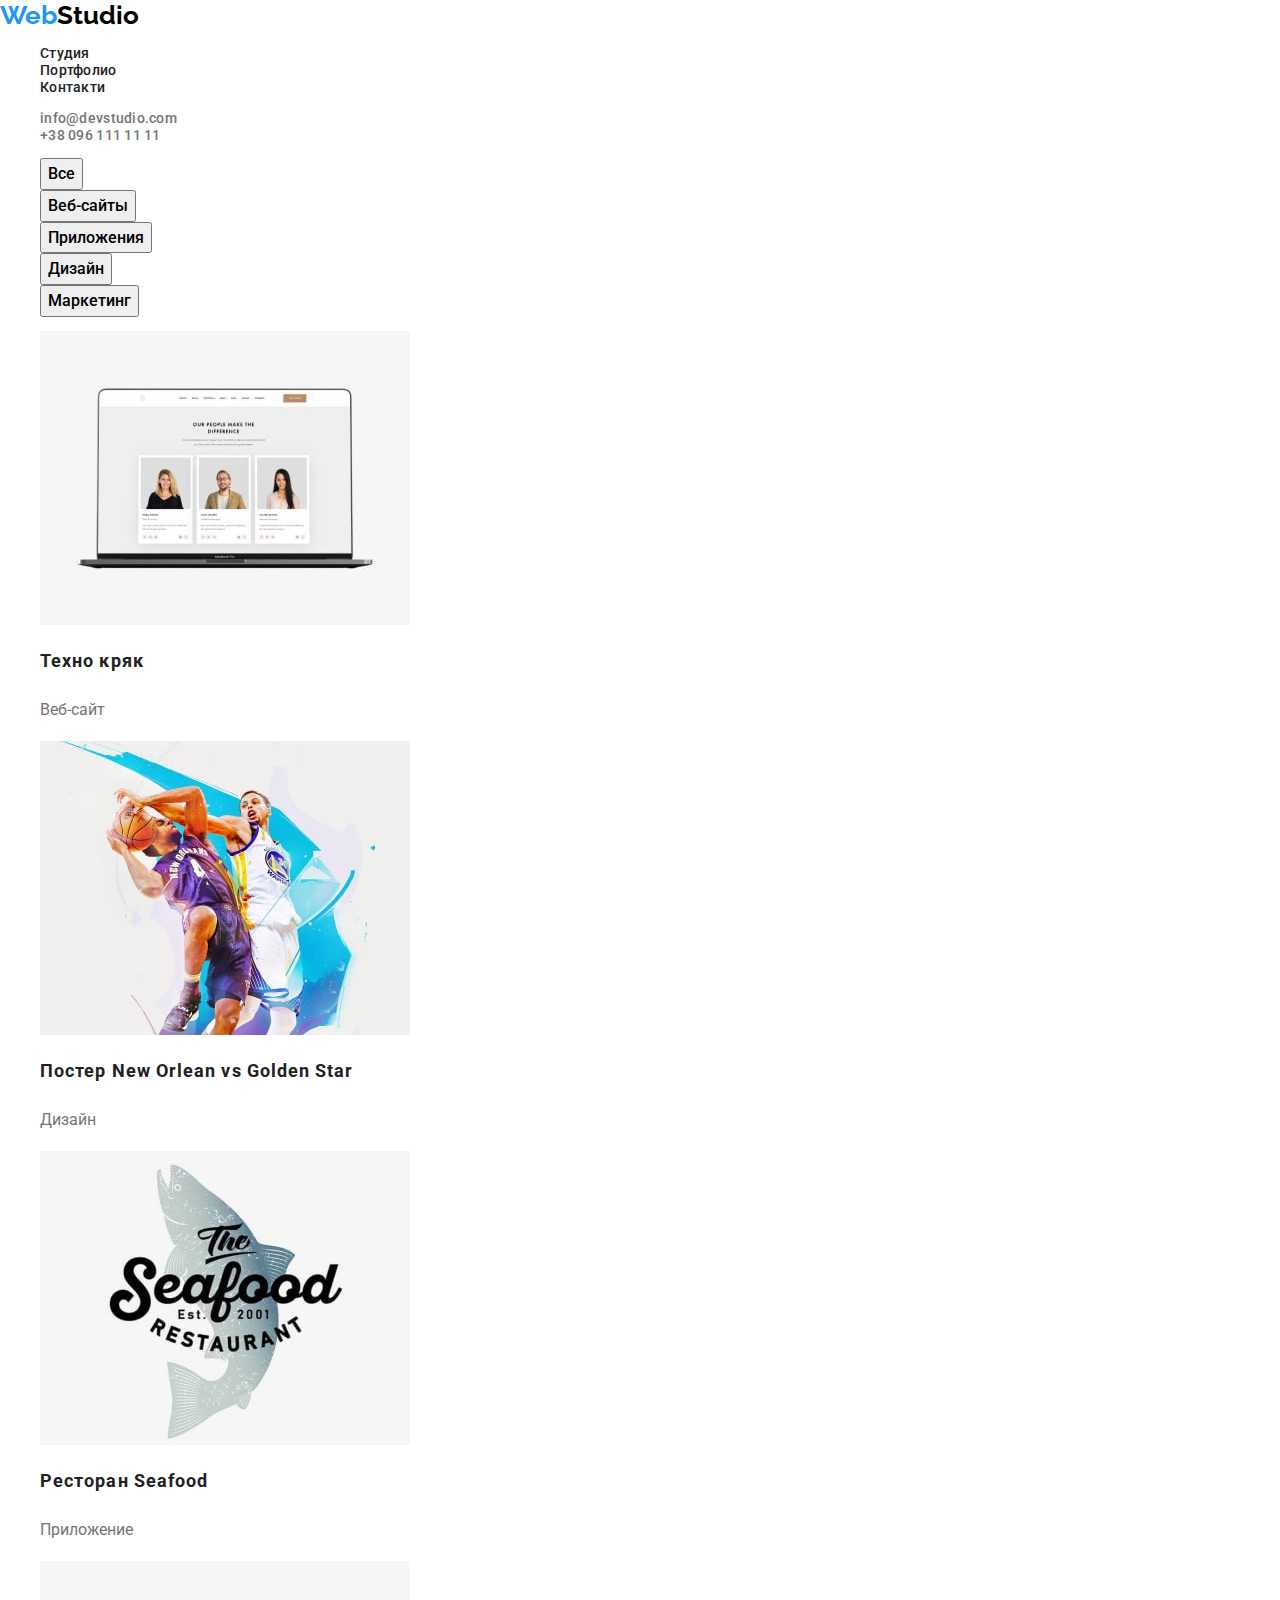
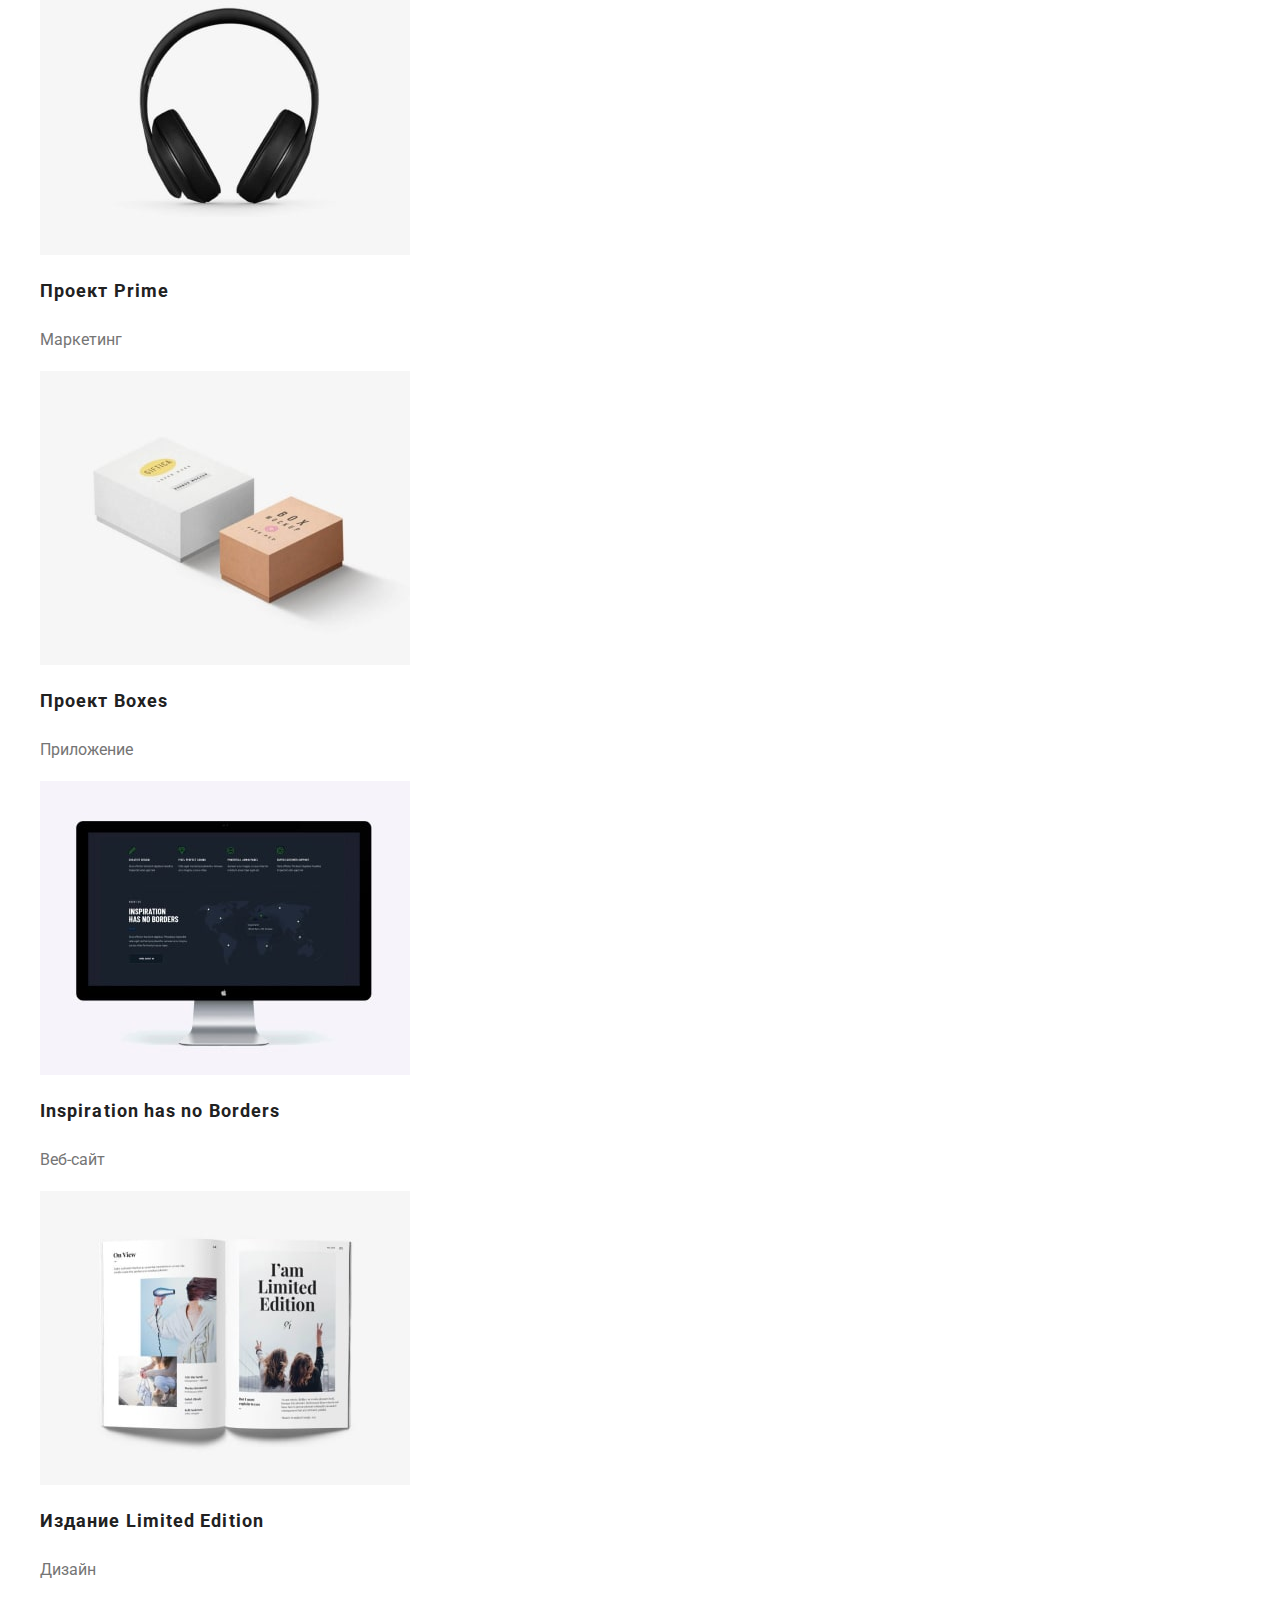
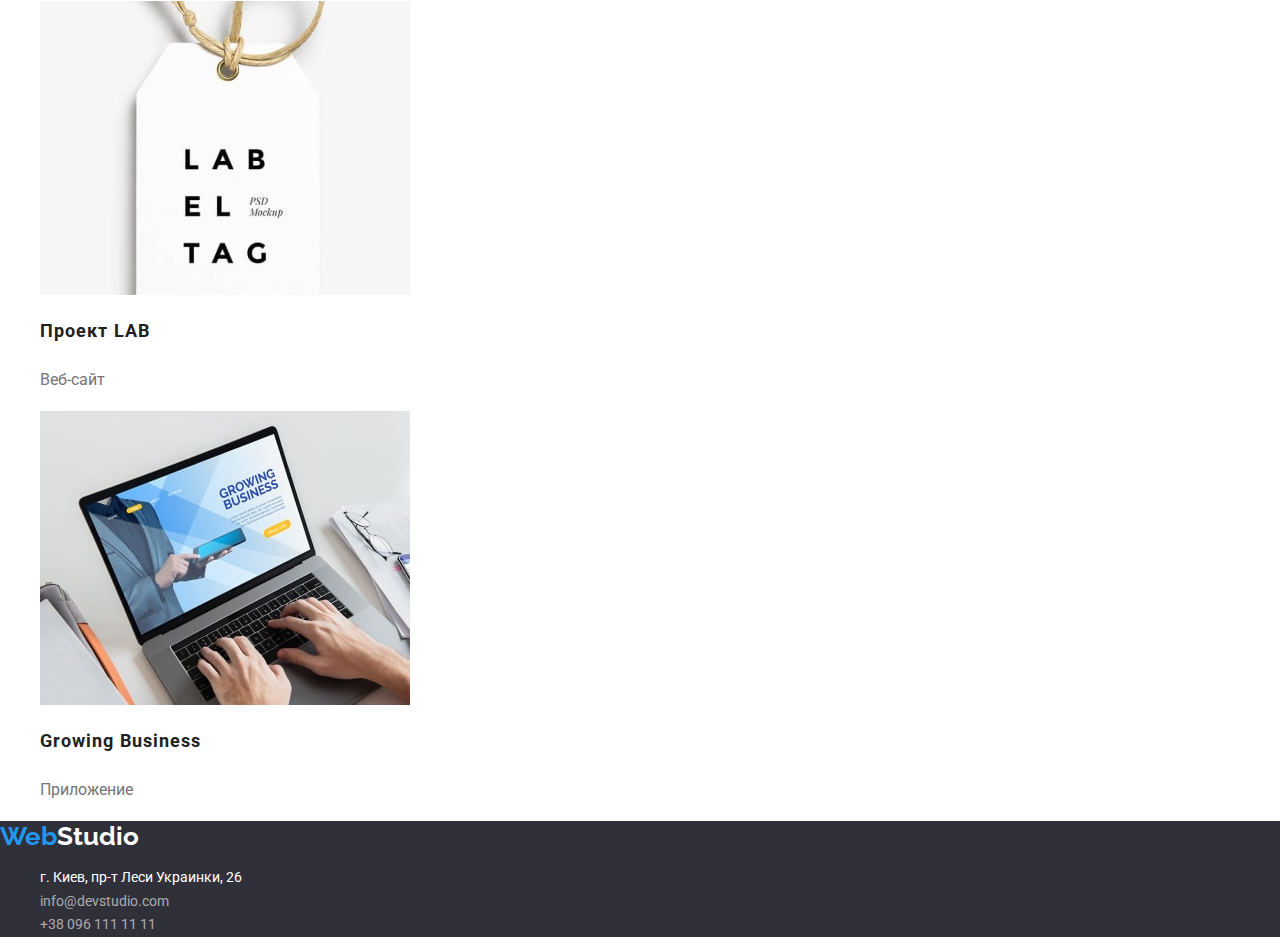
==== portfolio.html @ 862cf03f "копіює 2 домашку" ====
<!DOCTYPE html>
<html lang="en">
<head>
    <link rel="stylesheet" href="https://cdnjs.cloudflare.com/ajax/libs/modern-normalize/1.1.0/modern-normalize.css"
        integrity="sha512-Y0MM+V6ymRKN2zStTqzQ227DWhhp4Mzdo6gnlRnuaNCbc+YN/ZH0sBCLTM4M0oSy9c9VKiCvd4Jk44aCLrNS5Q=="
        crossorigin="anonymous" referrerpolicy="no-referrer" />
    <link rel="stylesheet" href="https://cdnjs.cloudflare.com/ajax/libs/modern-normalize/1.1.0/modern-normalize.min.css"
        integrity="sha512-wpPYUAdjBVSE4KJnH1VR1HeZfpl1ub8YT/NKx4PuQ5NmX2tKuGu6U/JRp5y+Y8XG2tV+wKQpNHVUX03MfMFn9Q=="
        crossorigin="anonymous" referrerpolicy="no-referrer" />
    <meta charset="UTF-8">
    <meta http-equiv="X-UA-Compatible" content="IE=edge">
    <meta name="viewport" content="width=Р, initial-scale=1.0">
    <title>Document</title>
    <link rel="preconnect" href="https://fonts.googleapis.com">
    <link rel="preconnect" href="https://fonts.gstatic.com" crossorigin>
    <link href="https://fonts.googleapis.com/css2?family=Raleway:wght@700&family=Roboto:wght@400;500;700;900&display=swap"
        rel="stylesheet">
    <link rel="stylesheet" href="./css/styles.css">
</head>
<body>
    <header class="heder">
        <nav class="nav">
            <a href="/" class="logo">Web<span class="logo-black">Studio</span> </a>
            <ul class="site-nav">
                <li><a href="./index.html" class="heder-link">Студия</a></li>
                <li><a href="./portfolio.html" class="heder-link">Портфолио</a></li>
                <li><a href="" class="heder-link">Контакти</a></li>
            </ul>
        </nav>
        <ul class="link-nav">
            <li>
                <a href="mailto:info@devstudio.com" class="contact-nav">info@devstudio.com</a>
            </li>
            <li>
                <a href="tel:+380961111111" class="contact-nav">+38 096 111 11 11</a>
            </li>
        </ul>
    </header>
    <main>
        <section class="filter">
            <h1 hidden>Наші роботи</h1>
            <ul class="filter-list">
                <li class="filter-iten"><button type="button" class="filter-button">Все</button></li>
                <li class="filter-iten"><button type="button" class="filter-button">Веб-сайты</button></li>
                <li class="filter-iten"><button type="button" class="filter-button">Приложения</button></li>
                <li class="filter-iten"><button type="button" class="filter-button">Дизайн</button></li>
                <li class="filter-iten"><button type="button" class="filter-button">Маркетинг</button></li>
            </ul>
           <!--список робіт-->
            <ul class="works">
               <li class="works-iten">
                   <a href="" class="works-link">
                     <img src="./images/web.jpg" alt="изображение сайта" width="370" height="294">
                     <h2 class="works-title">Техно кряк</h2>
                     <p class="works-text">Веб-сайт</p>
                    </a>
              </li>
            <li class="works-iten">
                <a href="" class="works-link">
                    <img src="./images/dyzajn.jpg" alt="баскетболисты в игре" width="370" height="294">
                    <h2 class="works-title">Постер New Orlean vs Golden Star</h2>
                    <p class="works-text">Дизайн</p>
                </a>
            </li>
            <li class="works-iten">
                <a href="" class="works-link">
                    <img src="./images/prilogenie.jpg" alt="логотип риба" width="370" height="294">
                    <h2 class="works-title">Ресторан Seafood</h2>
                    <p class="works-text">Приложение</p>
                </a>
            </li>
            <li class="works-iten">
                <a href="" class="works-link">
                    <img src="./images/marketing.jpg" alt="изображение наушников" width="370" height="294">
                    <h2 class="works-title">Проект Prime</h2>
                    <p class="works-text">Маркетинг</p>
                </a>
            </li>
            <li class="works-iten">
                <a href="" class="works-link">
                    <img src="./images/prilogenie2.jpg" alt="бумажные коробки" width="370" height="294">
                    <h2 class="works-title">Проект Boxes</h2>
                    <p class="works-text">Приложение</p>
                </a>
            </li>
            <li class="works-iten">
                <a href="" class="works-link">
                    <img src="./images/web2.jpg" alt="изображение монитора" width="370" height="294">
                    <h2 class="works-title">Inspiration has no Borders</h2>
                    <p class="works-text">Веб-сайт</p>
                </a>
            </li>
            <li class="works-iten">
                <a href="" class="works-link">
                    <img src="./images/dyzajn2.jpg" alt="изображение книги" width="370" height="294">
                    <h2 class="works-title">Издание Limited Edition</h2>
                    <p class="works-text">Дизайн</p>
                </a>
            </li>
            <li class="works-iten">
                <a href="" class="works-link">
                    <img src="./images/marketing2.jpg" alt="изображение бирки" width="370" height="294">
                    <h2 class="works-title">Проект LAB</h2>
                    <p class="works-text">Веб-сайт</p>
                </a>
            </li>
            <li class="works-iten">
                <a href="" class="works-link">
                    <img src="./images/prilogenie3.jpg" alt="изображение работи за ноутбуком" width="370" height="294">
                    <h2 class="works-title">Growing Business</h2>
                    <p class="works-text">Приложение</p>
                </a>
            </li>
               
           </ul>
        </section>
    </main>

<footer class="footer">
    <a href="/" class="logo-footer">Web<span class="logo-white">Studio</span> </a>

    <address class="address">
        <ul class="address-list">
            <li class="address-iten">
                <a href="https://goo.gl/maps/LvMUQMzCN4ZPqbAE7" target="_blank" rel="noopener noreferrer"
                    class="address-real">г. Киев, пр-т Леси Украинки,
                    26</a>
            </li>

            <li class="address-iten">
                <a href="mailto:info@devstudio.com" class="footer-link">info@devstudio.com</a>
            </li>
            <li class="address-iten">
                <a href="tel:+380961111111" class="footer-link">+38 096 111 11 11</a>
            </li>
        </ul>
    </address>
</footer>
    
</body>
</html>
---- css/styles.css ----
:root {
  --color-text: #757575;
  --color-title-text: #212121;
  --color-footer-hero: #2f303a;
  --color-main-background: #ffffff;
  --color-secondary-background: #f5f4fa;
  --color-link-hover: #2196f3;
  --color-logo-footer: #ffffff;
  --color-logo-header: #000000;
  --color-real-address: #ffffff;
  --color-link-address: rgba(255, 255, 255, 0.6);
  --color-title-hero: #ffffff;
}
/* колір героя і підвалу #2F303A; */
/* сірий  параграф  #757575; */
/* синій лого і навігація  #2196F3; */
/* телефон і мило в футорі  rgba(255, 255, 255, 0.6); */
/* фон хедера і основний фон background: #FFFFFF; */
/* другорядний фон карточок background: #F5F4FA; */
/* колір заголовків тексу #212121 */

/* ul {
  list-style: none;
}
a {
  text-decoration: none;
} */
.logo,
.heder-link,
.site-nav,
.link-nav,
.contact-nav,
.benefits-list,
.work-list,
.team-list,
.logo-footer,
.address-list,
.footer-link,
.address-real,
.filter-list,
.works,
.works-link {
  text-decoration: none;
  list-style: none;
}
body {
  font-family: Roboto, sans-serif;
  background: var(--color-main-background);
  color: var(--color-title-text);
  letter-spacing: 0.03e;
  font-size: 14px;
}
/* Логотип */
.logo {
  font-family: Raleway;
  font-weight: 700;
  font-size: 26px;
  line-height: 1.19;
  color: var(--color-link-hover);
}
.logo-black {
  color: var(--color-logo-header);
}
/* Навігація */
.heder-link {
  font-weight: 500;
  line-height: 1.14;
  letter-spacing: 0.02em;
  color: var(--color-title-text);
}
.heder-link:hover,
.heder-link:focus {
  color: var(--color-link-hover);
}

/* Мило і тел. в шапці */

.contact-nav {
  font-weight: 500;
  line-height: 1.14;
  letter-spacing: 0.02em;
  color: var(--color-text);
}
.contact-nav:hover,
.contact-nav:focus {
  color: var(--color-link-hover);
}

/* Герой */
.hero {
  background-color: var(--color-footer-hero);
}
.hero-title {
  font-weight: 900;
  font-size: 44px;
  line-height: 1.36;
  letter-spacing: 0.06em;
  text-transform: uppercase;
  color: var(--color-logo-footer);
  text-shadow: 0px 4px 4px rgba(0, 0, 0, 0.25);
}
.hero-button {
  font-weight: 700;
  font-size: 16px;
  line-height: 1.87;
  background: var(--color-link-hover);
  color: var(--color-main-background);
}
/* Переваги */
.benefits-name {
  text-transform: uppercase;
  font-weight: 700;
  line-height: 1.14;
}
.benefits-text {
  font-weight: 400;
  line-height: 1.71;
  color: var(--color-text);
}
/* Чим ми займаэмося */
.work-title {
  font-weight: 700;
  font-size: 36px;
  line-height: 1.17;
}
/* Наша команда */
.team {
  background: var(--color-secondary-background);
}
.team-title {
  font-weight: 700;
  font-size: 36px;
  line-height: 1.17;
}
.team-name {
  font-weight: 500;
  font-size: 16px;
  line-height: 1.19;
}
.team-text {
  font-weight: 400;
  font-size: 16px;
  line-height: 1.19;
  color: var(--color-text);
}

/* Підвал */

.footer {
  background-color: var(--color-footer-hero);
}
.address-real {
  font-style: normal;
  font-weight: 400;
  line-height: 1.71;
  color: var(--color-real-address);
}
.footer-link {
  font-style: normal;
  font-weight: 400;
  line-height: 1.71;
  color: var(--color-link-address);
}
.logo-footer {
  font-family: Raleway;
  font-style: normal;
  font-weight: 700;
  font-size: 26px;
  line-height: 1.19;
  color: var(--color-link-hover);
}
.logo-white {
  color: var(--color-logo-footer);
}

/* ----------------ПОРТФОЛІО-------------------- */

/* фільтр */
.filter-button {
  font-weight: 500;
  font-size: 16px;
  line-height: 1.62;
}
.filter-button:hover,
.filter-button:focus {
  color: var(--color-main-background);
  background-color: var(--color-link-hover);
}
/* карточки */
.works-title {
  font-weight: 700;
  font-size: 18px;
  line-height: 2;
  letter-spacing: 0.06em;
  color: var(--color-title-text);
}
.works-text {
  font-weight: 400;
  font-size: 16px;
  line-height: 1.87;
  color: var(--color-text);
}
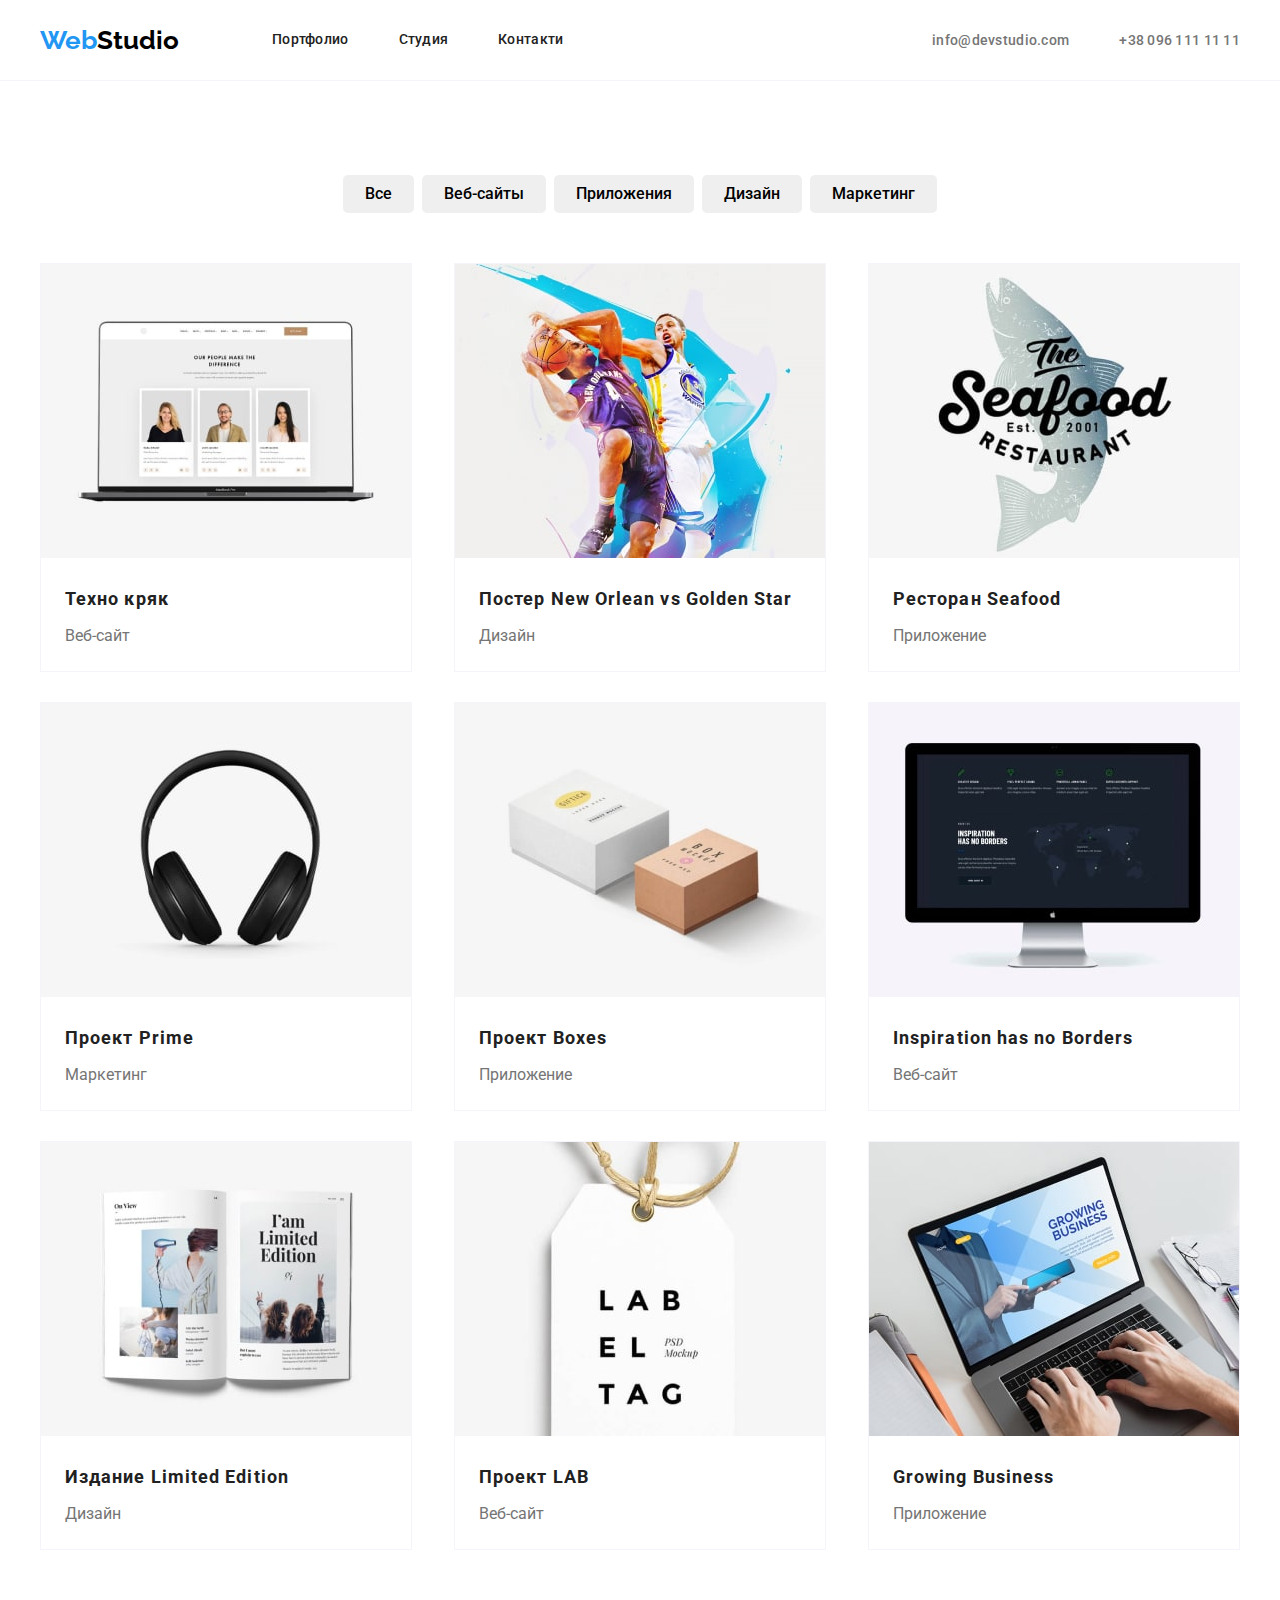
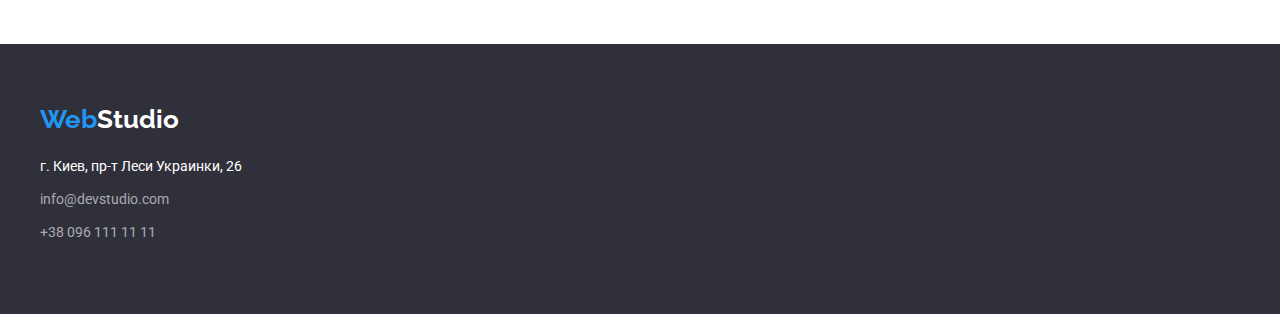
==== commit d5756d1b: "Домашку 3" ====
--- a/portfolio.html
+++ b/portfolio.html
@@ -19,27 +19,29 @@
 </head>
 <body>
     <header class="heder">
-        <nav class="nav">
-            <a href="/" class="logo">Web<span class="logo-black">Studio</span> </a>
-            <ul class="site-nav">
-                <li><a href="./index.html" class="heder-link">Студия</a></li>
-                <li><a href="./portfolio.html" class="heder-link">Портфолио</a></li>
-                <li><a href="" class="heder-link">Контакти</a></li>
+        <div class="heder-blok container">
+            <nav class="nav">
+                <a href="./index.html" class="logo">Web<span class="logo-black">Studio</span></a>
+                <ul class="site-nav">
+                    <li><a href="./portfolio.html" class="heder-link">Портфолио</a></li>
+                    <li><a href="./index.html" class="heder-link">Студия</a></li>
+                    <li><a href="" class="heder-link">Контакти</a></li>
+                </ul>
+            </nav>
+            <ul class="link-nav">
+                <li class="iten-nav-contact">
+                    <a href="mailto:info@devstudio.com" class="contact-nav">info@devstudio.com</a>
+                </li>
+                <li class="iten-nav-contact">
+                    <a href="tel:+380961111111" class="contact-nav">+38 096 111 11 11</a>
+                </li>
             </ul>
-        </nav>
-        <ul class="link-nav">
-            <li>
-                <a href="mailto:info@devstudio.com" class="contact-nav">info@devstudio.com</a>
-            </li>
-            <li>
-                <a href="tel:+380961111111" class="contact-nav">+38 096 111 11 11</a>
-            </li>
-        </ul>
+        </div>
     </header>
     <main>
         <section class="filter">
             <h1 hidden>Наші роботи</h1>
-            <ul class="filter-list">
+            <ul class="filter-list container">
                 <li class="filter-iten"><button type="button" class="filter-button">Все</button></li>
                 <li class="filter-iten"><button type="button" class="filter-button">Веб-сайты</button></li>
                 <li class="filter-iten"><button type="button" class="filter-button">Приложения</button></li>
@@ -47,7 +49,7 @@
                 <li class="filter-iten"><button type="button" class="filter-button">Маркетинг</button></li>
             </ul>
            <!--список робіт-->
-            <ul class="works">
+            <ul class="works container">
                <li class="works-iten">
                    <a href="" class="works-link">
                      <img src="./images/web.jpg" alt="изображение сайта" width="370" height="294">
@@ -117,9 +119,8 @@
     </main>
 
 <footer class="footer">
-    <a href="/" class="logo-footer">Web<span class="logo-white">Studio</span> </a>
-
-    <address class="address">
+    <address class="address container">
+        <a href="./index.html" class="logo-footer">Web<span class="logo-white">Studio</span> </a>
         <ul class="address-list">
             <li class="address-iten">
                 <a href="https://goo.gl/maps/LvMUQMzCN4ZPqbAE7" target="_blank" rel="noopener noreferrer"
--- a/css/styles.css
+++ b/css/styles.css
@@ -18,13 +18,28 @@
 /* фон хедера і основний фон background: #FFFFFF; */
 /* другорядний фон карточок background: #F5F4FA; */
 /* колір заголовків тексу #212121 */
-
+/* ----------------------------------- */
+button {
+  cursor: pointer;
+}
 /* ul {
   list-style: none;
 }
 a {
   text-decoration: none;
 } */
+/* ------------------------------------ */
+/* Глобальний border-box */
+html {
+  box-sizing: border-box;
+}
+
+*,
+*::before,
+*::after {
+  box-sizing: border-box;
+}
+/* ----------------------------------- */
 .logo,
 .heder-link,
 .site-nav,
@@ -43,6 +58,8 @@
   text-decoration: none;
   list-style: none;
 }
+/* ----------------------------------------*/
+/* outline: 2px solid tomano; */
 body {
   font-family: Roboto, sans-serif;
   background: var(--color-main-background);
@@ -62,19 +79,64 @@
   color: var(--color-logo-header);
 }
 /* Навігація */
+
+.heder {
+  border-bottom-width: 1px;
+  border-bottom-style: solid;
+  border-bottom-color: var(--color-secondary-background);
+}
+
+.nav {
+  display: flex;
+  align-items: center;
+}
+
+.heder-blok {
+  display: flex;
+  align-items: center;
+}
+
+.link-nav {
+  display: flex;
+  margin-left: auto;
+
+  margin-top: 0px;
+  margin-bottom: 0px;
+}
+
+.site-nav {
+  display: flex;
+  margin-left: 93px;
+
+  margin-top: 0px;
+  margin-bottom: 0px;
+  padding: 0px;
+}
 .heder-link {
+  display: block;
+  padding-top: 32px;
+  padding-bottom: 32px;
+
   font-weight: 500;
   line-height: 1.14;
   letter-spacing: 0.02em;
   color: var(--color-title-text);
 }
+.site-nav li:not(:last-child) {
+  margin-right: 50px;
+}
 .heder-link:hover,
 .heder-link:focus {
   color: var(--color-link-hover);
 }
 
 /* Мило і тел. в шапці */
-
+.link-nav li:not(:last-child) {
+  margin-right: 50px;
+}
+.link-nav {
+  padding: 0px;
+}
 .contact-nav {
   font-weight: 500;
   line-height: 1.14;
@@ -88,9 +150,14 @@
 
 /* Герой */
 .hero {
+  margin-top: 0px;
+  margin-bottom: 94px;
   background-color: var(--color-footer-hero);
 }
 .hero-title {
+  margin-top: 0px;
+  margin-bottom: 30px;
+
   font-weight: 900;
   font-size: 44px;
   line-height: 1.36;
@@ -100,53 +167,125 @@
   text-shadow: 0px 4px 4px rgba(0, 0, 0, 0.25);
 }
 .hero-button {
+  border: 0;
+  border-radius: 5px;
+  padding: 6px 22px;
+
   font-weight: 700;
   font-size: 16px;
   line-height: 1.87;
   background: var(--color-link-hover);
   color: var(--color-main-background);
 }
+.section-hero {
+  text-align: center;
+}
 /* Переваги */
+.benefits {
+  margin-top: 0px;
+  margin-bottom: 94px;
+}
+.benefits-list {
+  display: flex;
+}
+.benefits-list li:not(:last-child) {
+  margin-right: 30px;
+}
+
 .benefits-name {
+  margin-top: 0px;
+  margin-bottom: 10px;
+
   text-transform: uppercase;
   font-weight: 700;
   line-height: 1.14;
 }
 .benefits-text {
+  margin-top: 0px;
+  margin-bottom: 0px;
+
   font-weight: 400;
   line-height: 1.71;
   color: var(--color-text);
 }
 /* Чим ми займаэмося */
+.work {
+  padding-bottom: 0px;
+}
 .work-title {
+  margin-top: 0px;
+  margin-bottom: 50px;
+
   font-weight: 700;
   font-size: 36px;
   line-height: 1.17;
+  text-align: center;
+}
+.benefits-list {
+  justify-content: space-between;
+  margin: 0px;
+  padding: 0px;
+}
+.work-list {
+  justify-content: space-between;
+  display: flex;
+  margin-top: 0px;
+  margin-bottom: 94px;
 }
 /* Наша команда */
 .team {
+  padding-top: 94px;
+  padding-bottom: 94px;
+
   background: var(--color-secondary-background);
 }
+.team-list {
+  display: flex;
+  justify-content: space-between;
+  margin-top: 0px;
+  margin-bottom: 0px;
+}
 .team-title {
+  margin-top: 0px;
+  margin-bottom: 50px;
+
   font-weight: 700;
   font-size: 36px;
   line-height: 1.17;
+  text-align: center;
 }
 .team-name {
+  margin-top: 30px;
+  margin-bottom: 10px;
+
   font-weight: 500;
   font-size: 16px;
   line-height: 1.19;
 }
 .team-text {
+  margin-top: 0px;
+  margin-bottom: 30px;
+
   font-weight: 400;
   font-size: 16px;
   line-height: 1.19;
   color: var(--color-text);
 }
+.team-iten {
+  display: block;
+  border-width: 1px;
+  border-style: solid;
+  border-color: var(--color-text);
+  border-radius: 5px;
+  text-align: center;
+}
 
 /* Підвал */
 
 .footer {
+  padding-top: 60px;
+  padding-bottom: 60px;
+
   background-color: var(--color-footer-hero);
 }
 .address-real {
@@ -162,6 +301,9 @@
   color: var(--color-link-address);
 }
 .logo-footer {
+  display: block;
+  margin-bottom: 20px;
+
   font-family: Raleway;
   font-style: normal;
   font-weight: 700;
@@ -172,22 +314,65 @@
 .logo-white {
   color: var(--color-logo-footer);
 }
-
+.address-list {
+  margin-top: 0px;
+  margin-bottom: 0px;
+  padding: 0px;
+}
+.address-iten {
+  margin-bottom: 9px;
+}
 /* ----------------ПОРТФОЛІО-------------------- */
 
-/* фільтр */
+/* фільтр-кнопки */
 .filter-button {
+  border: 0;
+  border-radius: 5px;
+  padding: 6px 22px;
+
   font-weight: 500;
   font-size: 16px;
   line-height: 1.62;
 }
 .filter-button:hover,
 .filter-button:focus {
-  color: var(--color-main-background);
+  color: var(--color-title-hero);
   background-color: var(--color-link-hover);
 }
-/* карточки */
+.filter-iten:not(:last-child) {
+  margin-right: 8px;
+}
+
+.filter-list {
+  display: flex;
+  justify-content: center;
+  margin-top: 94px;
+  margin-bottom: 50px;
+}
+
+/* Карточки */
+.works-iten:nth-child(n + 7) {
+  margin-bottom: 94px;
+}
+.works-iten {
+  margin-bottom: 30px;
+  border-width: 1px;
+  border-style: solid;
+  border-color: var(--color-secondary-background);
+}
+
+.works {
+  display: block;
+  display: flex;
+  flex-wrap: wrap;
+  justify-content: space-between;
+  margin-top: 0px;
+  margin-bottom: 0px;
+}
+
 .works-title {
+  margin: 20px 24px 4px;
+
   font-weight: 700;
   font-size: 18px;
   line-height: 2;
@@ -195,8 +380,17 @@
   color: var(--color-title-text);
 }
 .works-text {
+  margin: 0px 24px 20px;
+
   font-weight: 400;
   font-size: 16px;
   line-height: 1.87;
   color: var(--color-text);
 }
+/* Контейнер */
+.container {
+  width: 1230px;
+  padding: 0px 15px;
+  margin-left: auto;
+  margin-right: auto;
+}
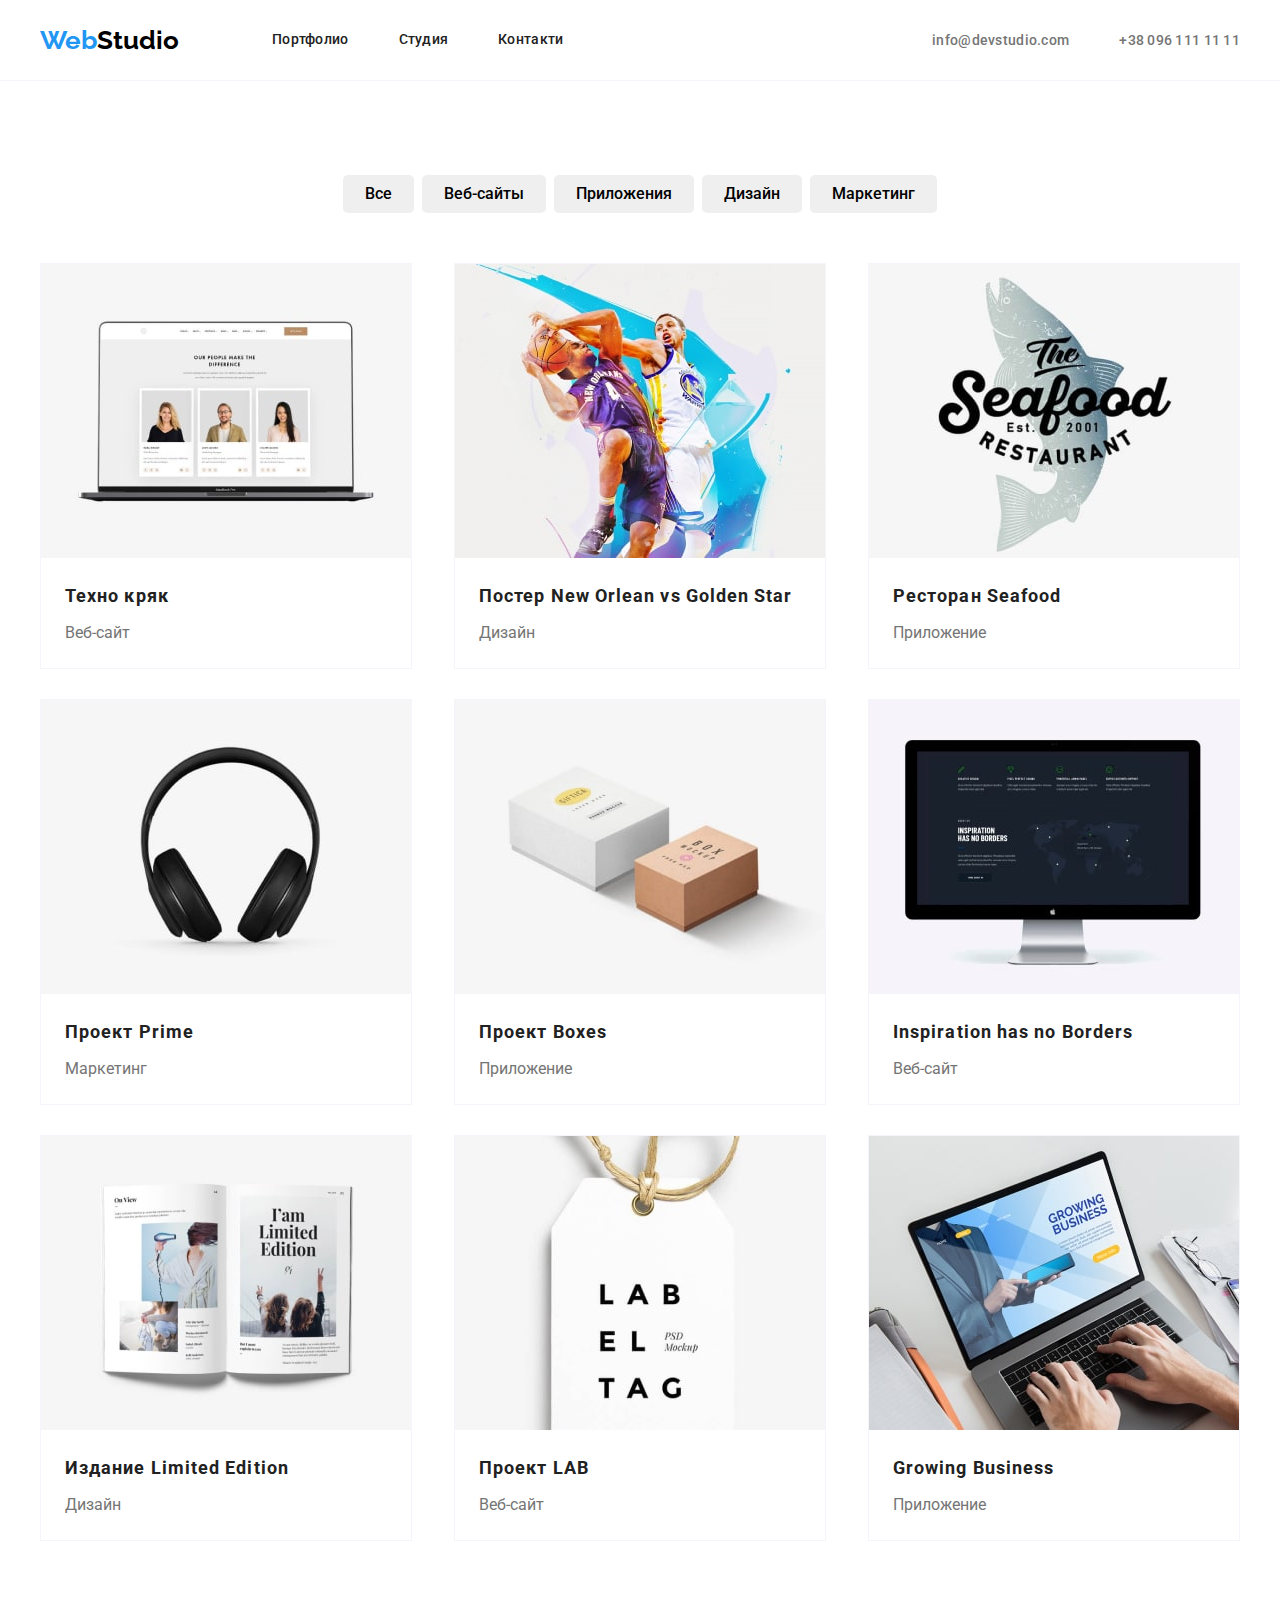
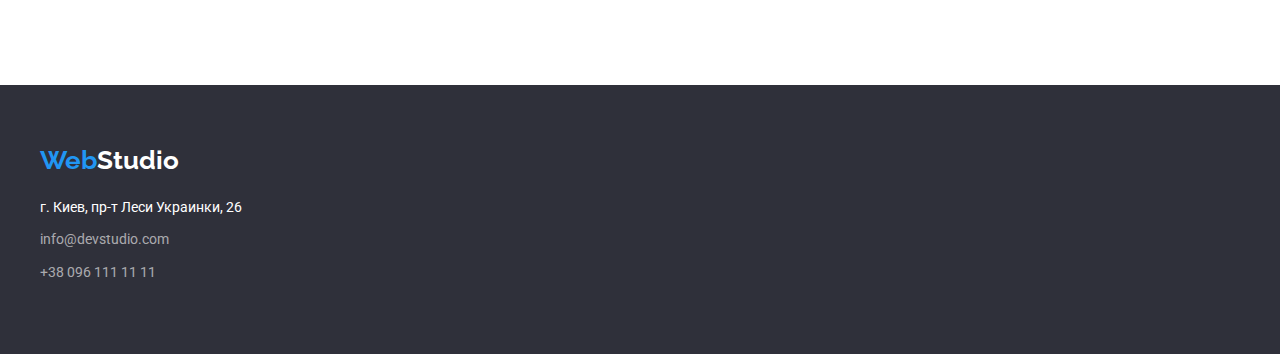
==== commit 10192613: "фіксить до вимог дз 3" ====
--- a/portfolio.html
+++ b/portfolio.html
@@ -39,7 +39,7 @@
         </div>
     </header>
     <main>
-        <section class="filter">
+        <section class="filter section">
             <h1 hidden>Наші роботи</h1>
             <ul class="filter-list container">
                 <li class="filter-iten"><button type="button" class="filter-button">Все</button></li>
--- a/css/styles.css
+++ b/css/styles.css
@@ -40,6 +40,7 @@
   box-sizing: border-box;
 }
 /* ----------------------------------- */
+
 .logo,
 .heder-link,
 .site-nav,
@@ -67,6 +68,13 @@
   letter-spacing: 0.03e;
   font-size: 14px;
 }
+
+/* .list {
+  list-style: none;
+}
+.link {
+  text-decoration: none;
+} */
 /* Логотип */
 .logo {
   font-family: Raleway;
@@ -150,8 +158,6 @@
 
 /* Герой */
 .hero {
-  margin-top: 0px;
-  margin-bottom: 94px;
   background-color: var(--color-footer-hero);
 }
 .hero-title {
@@ -181,16 +187,17 @@
   text-align: center;
 }
 /* Переваги */
-.benefits {
-  margin-top: 0px;
-  margin-bottom: 94px;
-}
+
 .benefits-list {
   display: flex;
 }
-.benefits-list li:not(:last-child) {
+
+.benefits-iten {
+  width: calc((100% - 90px) / 4);
+}
+/* .benefits-iten:not(:last-child) {
   margin-right: 30px;
-}
+} */
 
 .benefits-name {
   margin-top: 0px;
@@ -209,10 +216,8 @@
   color: var(--color-text);
 }
 /* Чим ми займаэмося */
-.work {
-  padding-bottom: 0px;
-}
-.work-title {
+
+.work h2 {
   margin-top: 0px;
   margin-bottom: 50px;
 
@@ -223,29 +228,26 @@
 }
 .benefits-list {
   justify-content: space-between;
-  margin: 0px;
-  padding: 0px;
 }
 .work-list {
   justify-content: space-between;
   display: flex;
-  margin-top: 0px;
-  margin-bottom: 94px;
+}
+.work-iten img {
+  display: block;
 }
 /* Наша команда */
 .team {
-  padding-top: 94px;
-  padding-bottom: 94px;
-
   background: var(--color-secondary-background);
 }
 .team-list {
   display: flex;
   justify-content: space-between;
-  margin-top: 0px;
-  margin-bottom: 0px;
-}
-.team-title {
+}
+.team-iten img {
+  display: block;
+}
+.team h2 {
   margin-top: 0px;
   margin-bottom: 50px;
 
@@ -346,13 +348,17 @@
 .filter-list {
   display: flex;
   justify-content: center;
-  margin-top: 94px;
+}
+.filter ul {
   margin-bottom: 50px;
 }
-
 /* Карточки */
+.works-iten img {
+  display: block;
+}
+
 .works-iten:nth-child(n + 7) {
-  margin-bottom: 94px;
+  margin-bottom: 0px;
 }
 .works-iten {
   margin-bottom: 30px;
@@ -388,9 +394,11 @@
   color: var(--color-text);
 }
 /* Контейнер */
+.section {
+  padding: 94px 0px;
+}
 .container {
   width: 1230px;
   padding: 0px 15px;
-  margin-left: auto;
-  margin-right: auto;
-}
+  margin: 0px auto;
+}
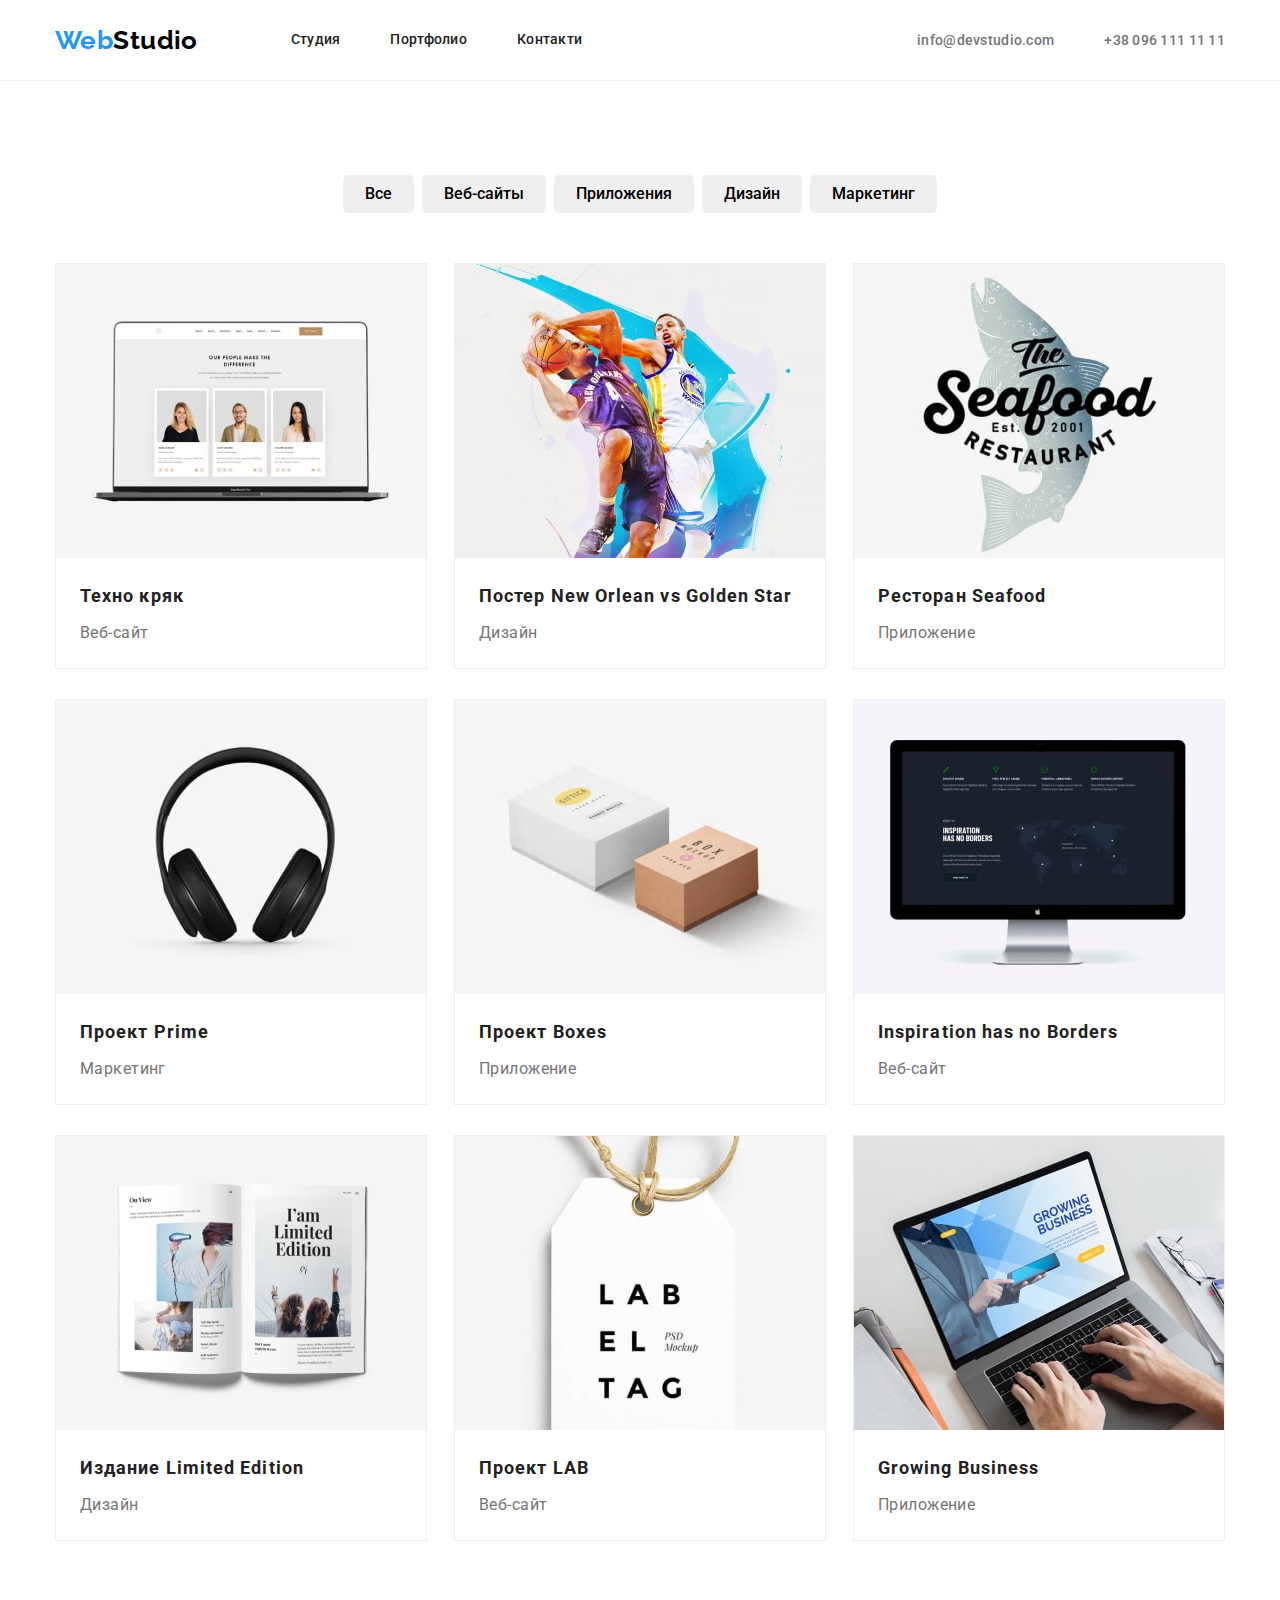
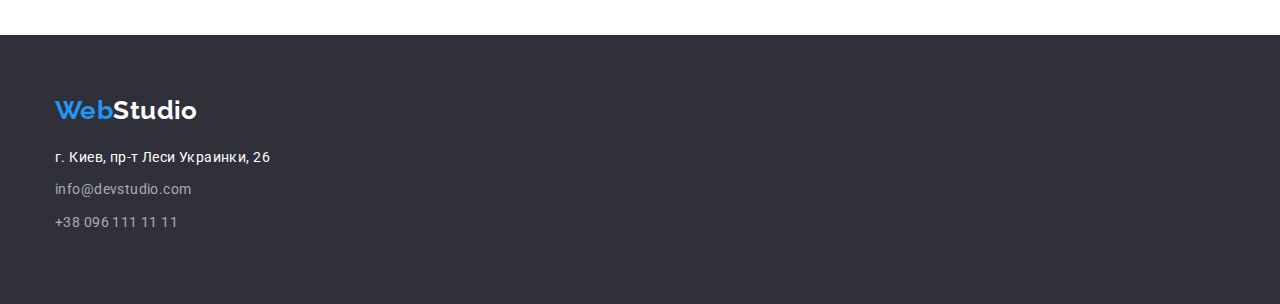
==== commit 671c267c: "правки ментора роботи 3" ====
--- a/portfolio.html
+++ b/portfolio.html
@@ -1,5 +1,5 @@
 <!DOCTYPE html>
-<html lang="en">
+<html lang="ru">
 <head>
     <link rel="stylesheet" href="https://cdnjs.cloudflare.com/ajax/libs/modern-normalize/1.1.0/modern-normalize.css"
         integrity="sha512-Y0MM+V6ymRKN2zStTqzQ227DWhhp4Mzdo6gnlRnuaNCbc+YN/ZH0sBCLTM4M0oSy9c9VKiCvd4Jk44aCLrNS5Q=="
@@ -23,8 +23,8 @@
             <nav class="nav">
                 <a href="./index.html" class="logo">Web<span class="logo-black">Studio</span></a>
                 <ul class="site-nav">
+                    <li><a href="./index.html" class="heder-link">Студия</a></li>
                     <li><a href="./portfolio.html" class="heder-link">Портфолио</a></li>
-                    <li><a href="./index.html" class="heder-link">Студия</a></li>
                     <li><a href="" class="heder-link">Контакти</a></li>
                 </ul>
             </nav>
@@ -40,16 +40,17 @@
     </header>
     <main>
         <section class="filter section">
-            <h1 hidden>Наші роботи</h1>
-            <ul class="filter-list container">
+            <div class="container">
+               <h1 hidden>Наші роботи</h1>
+               <ul class="filter-list">
                 <li class="filter-iten"><button type="button" class="filter-button">Все</button></li>
                 <li class="filter-iten"><button type="button" class="filter-button">Веб-сайты</button></li>
                 <li class="filter-iten"><button type="button" class="filter-button">Приложения</button></li>
                 <li class="filter-iten"><button type="button" class="filter-button">Дизайн</button></li>
                 <li class="filter-iten"><button type="button" class="filter-button">Маркетинг</button></li>
-            </ul>
-           <!--список робіт-->
-            <ul class="works container">
+               </ul>
+              <!--список робіт-->
+               <ul class="works">
                <li class="works-iten">
                    <a href="" class="works-link">
                      <img src="./images/web.jpg" alt="изображение сайта" width="370" height="294">
@@ -114,7 +115,8 @@
                 </a>
             </li>
                
-           </ul>
+              </ul>
+            </div>
         </section>
     </main>
 
--- a/css/styles.css
+++ b/css/styles.css
@@ -65,7 +65,7 @@
   font-family: Roboto, sans-serif;
   background: var(--color-main-background);
   color: var(--color-title-text);
-  letter-spacing: 0.03e;
+  letter-spacing: 0.03em;
   font-size: 14px;
 }
 
@@ -157,12 +157,13 @@
 }
 
 /* Герой */
-.hero {
+.section-hero {
+  padding: 200px 0px;
   background-color: var(--color-footer-hero);
 }
 .hero-title {
-  margin-top: 0px;
-  margin-bottom: 30px;
+  width: 696px;
+  margin: 0px auto 30px;
 
   font-weight: 900;
   font-size: 44px;
@@ -216,6 +217,10 @@
   color: var(--color-text);
 }
 /* Чим ми займаэмося */
+.work {
+  padding-top: 0px;
+  padding-bottom: 94px;
+}
 
 .work h2 {
   margin-top: 0px;
@@ -232,6 +237,8 @@
 .work-list {
   justify-content: space-between;
   display: flex;
+  margin: 0px;
+  padding: 0px;
 }
 .work-iten img {
   display: block;
@@ -275,11 +282,11 @@
 }
 .team-iten {
   display: block;
-  border-width: 1px;
-  border-style: solid;
-  border-color: var(--color-text);
-  border-radius: 5px;
   text-align: center;
+  background: var(--color-title-hero);
+  box-shadow: 0px 1px 3px rgba(0, 0, 0, 0.12), 0px 1px 1px rgba(0, 0, 0, 0.14),
+    0px 2px 1px rgba(0, 0, 0, 0.2);
+  border-radius: 0px 0px 4px 4px;
 }
 
 /* Підвал */
@@ -348,10 +355,11 @@
 .filter-list {
   display: flex;
   justify-content: center;
-}
-.filter ul {
+  padding: 0px;
+  margin-top: 0px;
   margin-bottom: 50px;
 }
+
 /* Карточки */
 .works-iten img {
   display: block;
@@ -362,12 +370,13 @@
 }
 .works-iten {
   margin-bottom: 30px;
-  border-width: 1px;
-  border-style: solid;
-  border-color: var(--color-secondary-background);
+  background: #ffffff;
+  border: 1px solid #eeeeee;
+  box-sizing: border-box;
 }
 
 .works {
+  padding: 0px;
   display: block;
   display: flex;
   flex-wrap: wrap;
@@ -398,7 +407,7 @@
   padding: 94px 0px;
 }
 .container {
-  width: 1230px;
+  width: 1200px;
   padding: 0px 15px;
   margin: 0px auto;
 }
